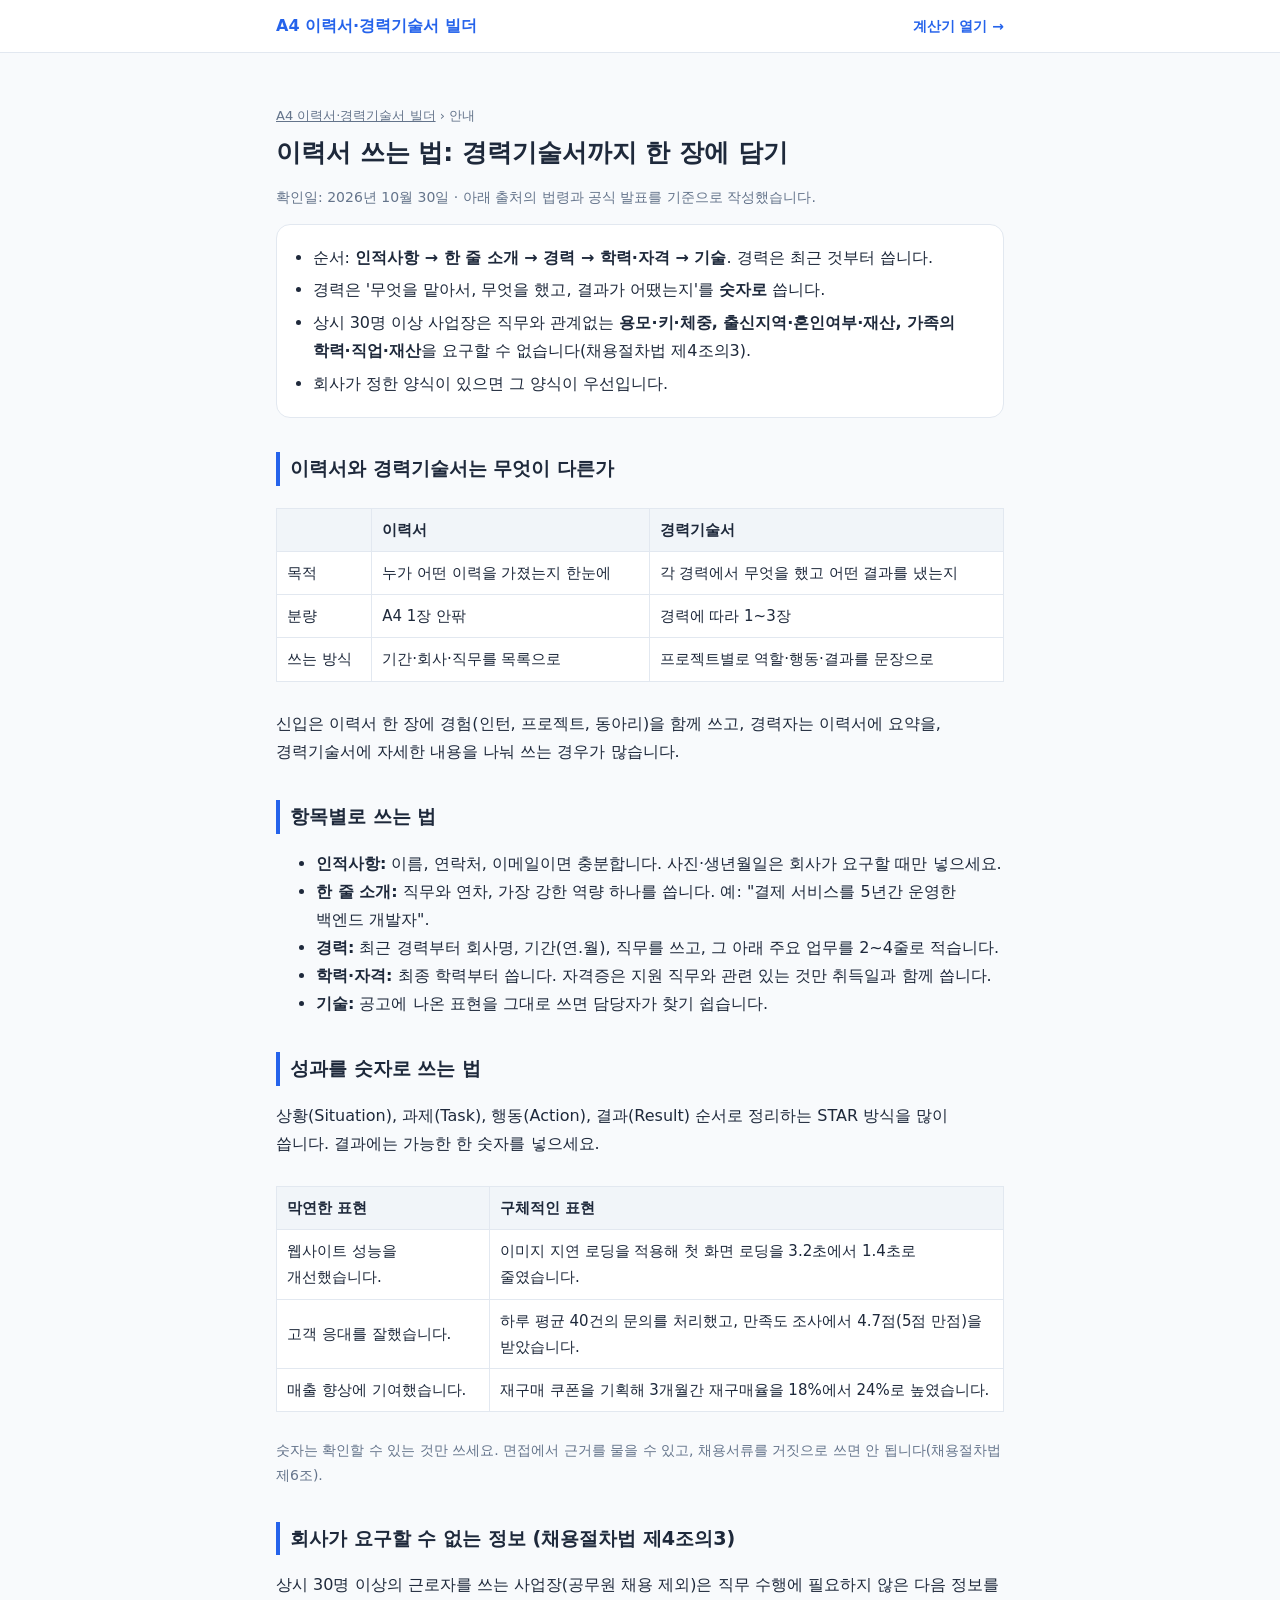
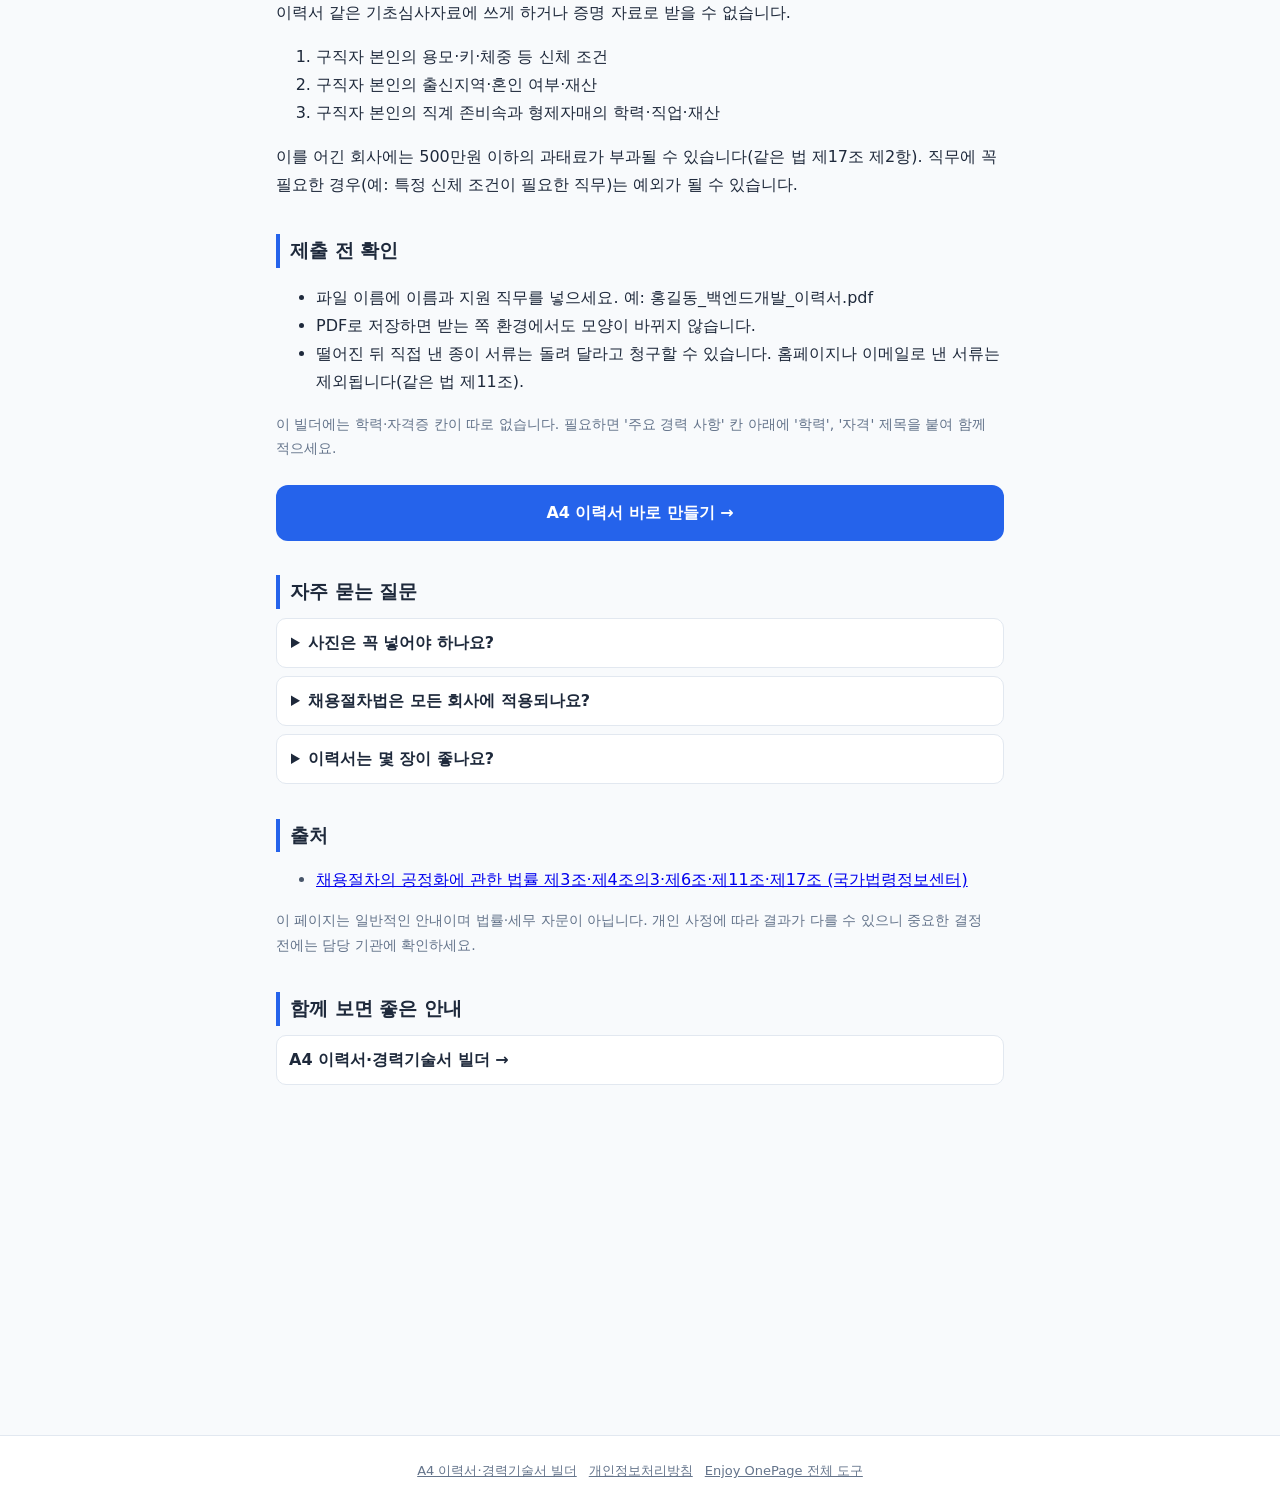
==== how-to-write-resume.html @ 83f09014 "content: honest guide + topic page with sources (Naver/Bing only) - user decision 2026-10-31 [kiro]" ====
<!DOCTYPE html>
<html lang="ko">
<head>
<meta charset="utf-8"/>
<meta name="viewport" content="width=device-width, initial-scale=1.0"/>
<title>이력서 쓰는 법 | 경력기술서 작성법과 안 써도 되는 개인정보</title>
<meta name="description" content="이력서와 경력기술서에 무엇을 어떤 순서로 쓰는지, 성과를 숫자로 쓰는 방법, 채용절차법상 회사가 요구할 수 없는 개인정보(용모·키·체중, 출신지역·혼인여부·재산, 가족의 학력·직업·재산)를 정리했습니다."/>
<meta name="robots" content="index, follow"/>
<meta name="googlebot" content="noindex, follow"/>
<link rel="canonical" href="https://resume.enjoy-onepage.com/how-to-write-resume.html"/>
<meta property="og:type" content="article"/>
<meta property="og:locale" content="ko_KR"/>
<meta property="og:url" content="https://resume.enjoy-onepage.com/how-to-write-resume.html"/>
<meta property="og:site_name" content="A4 이력서·경력기술서 빌더"/>
<meta property="og:title" content="이력서 쓰는 법 | 경력기술서 작성법과 안 써도 되는 개인정보"/>
<meta property="og:description" content="이력서와 경력기술서에 무엇을 어떤 순서로 쓰는지, 성과를 숫자로 쓰는 방법, 채용절차법상 회사가 요구할 수 없는 개인정보(용모·키·체중, 출신지역·혼인여부·재산, 가족의 학력·직업·재산)를 정리했습니다."/>
<meta property="og:image" content="https://resume.enjoy-onepage.com/og-image.png"/>
<meta name="twitter:card" content="summary_large_image"/>
<link rel="icon" href="/favicon.ico"/>
<script async crossorigin="anonymous" src="https://pagead2.googlesyndication.com/pagead/js/adsbygoogle.js?client=ca-pub-2228289204702106"></script>
<script type="application/ld+json">[{"@context": "https://schema.org", "@type": "Article", "headline": "이력서 쓰는 법: 경력기술서까지 한 장에 담기", "description": "이력서와 경력기술서에 무엇을 어떤 순서로 쓰는지, 성과를 숫자로 쓰는 방법, 채용절차법상 회사가 요구할 수 없는 개인정보(용모·키·체중, 출신지역·혼인여부·재산, 가족의 학력·직업·재산)를 정리했습니다.", "inLanguage": "ko-KR", "dateModified": "2026-10-30", "datePublished": "2026-10-30", "mainEntityOfPage": "https://resume.enjoy-onepage.com/how-to-write-resume.html", "author": {"@type": "Organization", "name": "Enjoy OnePage", "url": "https://enjoy-onepage.com/"}, "publisher": {"@type": "Organization", "name": "Enjoy OnePage", "url": "https://enjoy-onepage.com/"}}, {"@context": "https://schema.org", "@type": "FAQPage", "mainEntity": [{"@type": "Question", "name": "사진은 꼭 넣어야 하나요?", "acceptedAnswer": {"@type": "Answer", "text": "법으로 정해진 의무는 없습니다. 회사 양식에 사진 칸이 있으면 넣고, 자유 양식이면 넣지 않아도 됩니다."}}, {"@type": "Question", "name": "채용절차법은 모든 회사에 적용되나요?", "acceptedAnswer": {"@type": "Answer", "text": "상시 30명 이상의 근로자를 쓰는 사업장의 채용에 적용되고, 국가·지방자치단체의 공무원 채용에는 적용되지 않습니다(제3조)."}}, {"@type": "Question", "name": "이력서는 몇 장이 좋나요?", "acceptedAnswer": {"@type": "Answer", "text": "정해진 기준은 없습니다. 이력서는 한 장 안팎으로 요약하고, 자세한 내용은 경력기술서에 나눠 쓰면 읽기 쉽습니다."}}]}, {"@context": "https://schema.org", "@type": "BreadcrumbList", "itemListElement": [{"@type": "ListItem", "position": 1, "name": "A4 이력서·경력기술서 빌더", "item": "https://resume.enjoy-onepage.com/"}, {"@type": "ListItem", "position": 2, "name": "이력서 쓰는 법: 경력기술서까지 한 장에 담기", "item": "https://resume.enjoy-onepage.com/how-to-write-resume.html"}]}]</script>
<style>:root{--a:#2563eb}*{box-sizing:border-box}body{margin:0;font-family:system-ui,-apple-system,"Apple SD Gothic Neo","Malgun Gothic",sans-serif;color:#1e293b;background:#f8fafc;line-height:1.75;word-break:keep-all;overflow-wrap:break-word}
header{background:#fff;border-bottom:1px solid #e2e8f0}header .in{max-width:760px;margin:0 auto;padding:12px 16px;display:flex;justify-content:space-between;align-items:center;gap:8px}
header a{color:var(--a);font-weight:800;text-decoration:none}main{max-width:760px;margin:0 auto;padding:16px}
.crumb{font-size:13px;color:#64748b;margin:4px 0 8px}.crumb a{color:#64748b}h1{font-size:1.55rem;line-height:1.4;margin:.3em 0 .6em}
h2{font-size:1.2rem;margin:1.8em 0 .5em;padding-left:10px;border-left:4px solid var(--a)}p,li{font-size:16px}
.sum{background:#fff;border:1px solid #e2e8f0;border-radius:14px;padding:14px 18px}.sum ul{margin:0;padding-left:1.1em}.sum li{margin:.3em 0}
table{width:100%;border-collapse:collapse;background:#fff;margin:.8em 0;font-size:15px}th,td{border:1px solid #e2e8f0;padding:8px 10px;text-align:left}th{background:#f1f5f9}
.tw{overflow-x:auto}.note{font-size:14px;color:#64748b}.cta{display:block;text-align:center;background:var(--a);color:#fff;font-weight:800;padding:14px;border-radius:12px;text-decoration:none;margin:24px 0}
.faq details{background:#fff;border:1px solid #e2e8f0;border-radius:10px;padding:10px 14px;margin:8px 0}.faq summary{font-weight:700;cursor:pointer}
.src{font-size:14px;color:#475569}.rel a{display:block;padding:10px 12px;background:#fff;border:1px solid #e2e8f0;border-radius:10px;margin:6px 0;color:#1e293b;text-decoration:none;font-weight:600}
.ad{margin:16px auto;text-align:center;overflow:hidden;max-width:100%}footer{text-align:center;font-size:13px;color:#64748b;padding:24px 16px;border-top:1px solid #e2e8f0;background:#fff;margin-top:32px}footer a{color:#64748b;margin:0 6px}</style>
</head>
<body>
<header><div class="in"><a href="/">A4 이력서·경력기술서 빌더</a><a href="/" style="font-size:14px">계산기 열기 →</a></div></header>
<div class="ad"><ins class="adsbygoogle" style="display:block" data-ad-client="ca-pub-2228289204702106" data-ad-slot="3824727725" data-ad-format="horizontal" data-full-width-responsive="true"></ins><script>(adsbygoogle = window.adsbygoogle || []).push({});</script></div>
<main>
<div class="crumb"><a href="/">A4 이력서·경력기술서 빌더</a> › 안내</div>
<h1>이력서 쓰는 법: 경력기술서까지 한 장에 담기</h1>
<p class="note">확인일: 2026년 10월 30일 · 아래 출처의 법령과 공식 발표를 기준으로 작성했습니다.</p>
<div class="sum"><ul><li>순서: <b>인적사항 → 한 줄 소개 → 경력 → 학력·자격 → 기술</b>. 경력은 최근 것부터 씁니다.</li><li>경력은 '무엇을 맡아서, 무엇을 했고, 결과가 어땠는지'를 <b>숫자로</b> 씁니다.</li><li>상시 30명 이상 사업장은 직무와 관계없는 <b>용모·키·체중, 출신지역·혼인여부·재산, 가족의 학력·직업·재산</b>을 요구할 수 없습니다(채용절차법 제4조의3).</li><li>회사가 정한 양식이 있으면 그 양식이 우선입니다.</li></ul></div>

<h2>이력서와 경력기술서는 무엇이 다른가</h2>
<div class="tw"><table><thead><tr><th></th><th>이력서</th><th>경력기술서</th></tr></thead><tbody>
<tr><td>목적</td><td>누가 어떤 이력을 가졌는지 한눈에</td><td>각 경력에서 무엇을 했고 어떤 결과를 냈는지</td></tr>
<tr><td>분량</td><td>A4 1장 안팎</td><td>경력에 따라 1~3장</td></tr>
<tr><td>쓰는 방식</td><td>기간·회사·직무를 목록으로</td><td>프로젝트별로 역할·행동·결과를 문장으로</td></tr></tbody></table></div>
<p>신입은 이력서 한 장에 경험(인턴, 프로젝트, 동아리)을 함께 쓰고, 경력자는 이력서에 요약을, 경력기술서에 자세한 내용을 나눠 쓰는 경우가 많습니다.</p>
<h2>항목별로 쓰는 법</h2>
<ul>
<li><b>인적사항:</b> 이름, 연락처, 이메일이면 충분합니다. 사진·생년월일은 회사가 요구할 때만 넣으세요.</li>
<li><b>한 줄 소개:</b> 직무와 연차, 가장 강한 역량 하나를 씁니다. 예: "결제 서비스를 5년간 운영한 백엔드 개발자".</li>
<li><b>경력:</b> 최근 경력부터 회사명, 기간(연.월), 직무를 쓰고, 그 아래 주요 업무를 2~4줄로 적습니다.</li>
<li><b>학력·자격:</b> 최종 학력부터 씁니다. 자격증은 지원 직무와 관련 있는 것만 취득일과 함께 씁니다.</li>
<li><b>기술:</b> 공고에 나온 표현을 그대로 쓰면 담당자가 찾기 쉽습니다.</li>
</ul>
<h2>성과를 숫자로 쓰는 법</h2>
<p>상황(Situation), 과제(Task), 행동(Action), 결과(Result) 순서로 정리하는 STAR 방식을 많이 씁니다. 결과에는 가능한 한 숫자를 넣으세요.</p>
<div class="tw"><table><thead><tr><th>막연한 표현</th><th>구체적인 표현</th></tr></thead><tbody>
<tr><td>웹사이트 성능을 개선했습니다.</td><td>이미지 지연 로딩을 적용해 첫 화면 로딩을 3.2초에서 1.4초로 줄였습니다.</td></tr>
<tr><td>고객 응대를 잘했습니다.</td><td>하루 평균 40건의 문의를 처리했고, 만족도 조사에서 4.7점(5점 만점)을 받았습니다.</td></tr>
<tr><td>매출 향상에 기여했습니다.</td><td>재구매 쿠폰을 기획해 3개월간 재구매율을 18%에서 24%로 높였습니다.</td></tr></tbody></table></div>
<p class="note">숫자는 확인할 수 있는 것만 쓰세요. 면접에서 근거를 물을 수 있고, 채용서류를 거짓으로 쓰면 안 됩니다(채용절차법 제6조).</p>
<h2>회사가 요구할 수 없는 정보 (채용절차법 제4조의3)</h2>
<p>상시 30명 이상의 근로자를 쓰는 사업장(공무원 채용 제외)은 직무 수행에 필요하지 않은 다음 정보를 이력서 같은 기초심사자료에 쓰게 하거나 증명 자료로 받을 수 없습니다.</p>
<ol><li>구직자 본인의 용모·키·체중 등 신체 조건</li>
<li>구직자 본인의 출신지역·혼인 여부·재산</li>
<li>구직자 본인의 직계 존비속과 형제자매의 학력·직업·재산</li></ol>
<p>이를 어긴 회사에는 500만원 이하의 과태료가 부과될 수 있습니다(같은 법 제17조 제2항). 직무에 꼭 필요한 경우(예: 특정 신체 조건이 필요한 직무)는 예외가 될 수 있습니다.</p>
<h2>제출 전 확인</h2>
<ul><li>파일 이름에 이름과 지원 직무를 넣으세요. 예: 홍길동_백엔드개발_이력서.pdf</li>
<li>PDF로 저장하면 받는 쪽 환경에서도 모양이 바뀌지 않습니다.</li>
<li>떨어진 뒤 직접 낸 종이 서류는 돌려 달라고 청구할 수 있습니다. 홈페이지나 이메일로 낸 서류는 제외됩니다(같은 법 제11조).</li></ul>
<p class="note">이 빌더에는 학력·자격증 칸이 따로 없습니다. 필요하면 '주요 경력 사항' 칸 아래에 '학력', '자격' 제목을 붙여 함께 적으세요.</p>

<a class="cta" href="/">A4 이력서 바로 만들기 →</a>
<h2>자주 묻는 질문</h2>
<div class="faq"><details><summary>사진은 꼭 넣어야 하나요?</summary><p>법으로 정해진 의무는 없습니다. 회사 양식에 사진 칸이 있으면 넣고, 자유 양식이면 넣지 않아도 됩니다.</p></details><details><summary>채용절차법은 모든 회사에 적용되나요?</summary><p>상시 30명 이상의 근로자를 쓰는 사업장의 채용에 적용되고, 국가·지방자치단체의 공무원 채용에는 적용되지 않습니다(제3조).</p></details><details><summary>이력서는 몇 장이 좋나요?</summary><p>정해진 기준은 없습니다. 이력서는 한 장 안팎으로 요약하고, 자세한 내용은 경력기술서에 나눠 쓰면 읽기 쉽습니다.</p></details></div>
<h2>출처</h2>
<ul class="src"><li><a href="https://www.law.go.kr/법령/채용절차의공정화에관한법률" rel="nofollow noopener" target="_blank">채용절차의 공정화에 관한 법률 제3조·제4조의3·제6조·제11조·제17조 (국가법령정보센터)</a></li></ul>
<p class="note">이 페이지는 일반적인 안내이며 법률·세무 자문이 아닙니다. 개인 사정에 따라 결과가 다를 수 있으니 중요한 결정 전에는 담당 기관에 확인하세요.</p>
<h2>함께 보면 좋은 안내</h2>
<div class="rel"><a href="/">A4 이력서·경력기술서 빌더 →</a></div>
</main>
<div class="ad" style="min-height:280px"><ins class="adsbygoogle" style="display:block" data-ad-client="ca-pub-2228289204702106" data-ad-slot="3416334507" data-ad-format="auto" data-full-width-responsive="true"></ins><script>(adsbygoogle = window.adsbygoogle || []).push({});</script></div>
<footer><a href="/">A4 이력서·경력기술서 빌더</a><a href="/privacy.html">개인정보처리방침</a><a href="https://enjoy-onepage.com/">Enjoy OnePage 전체 도구</a></footer>
</body>
</html>
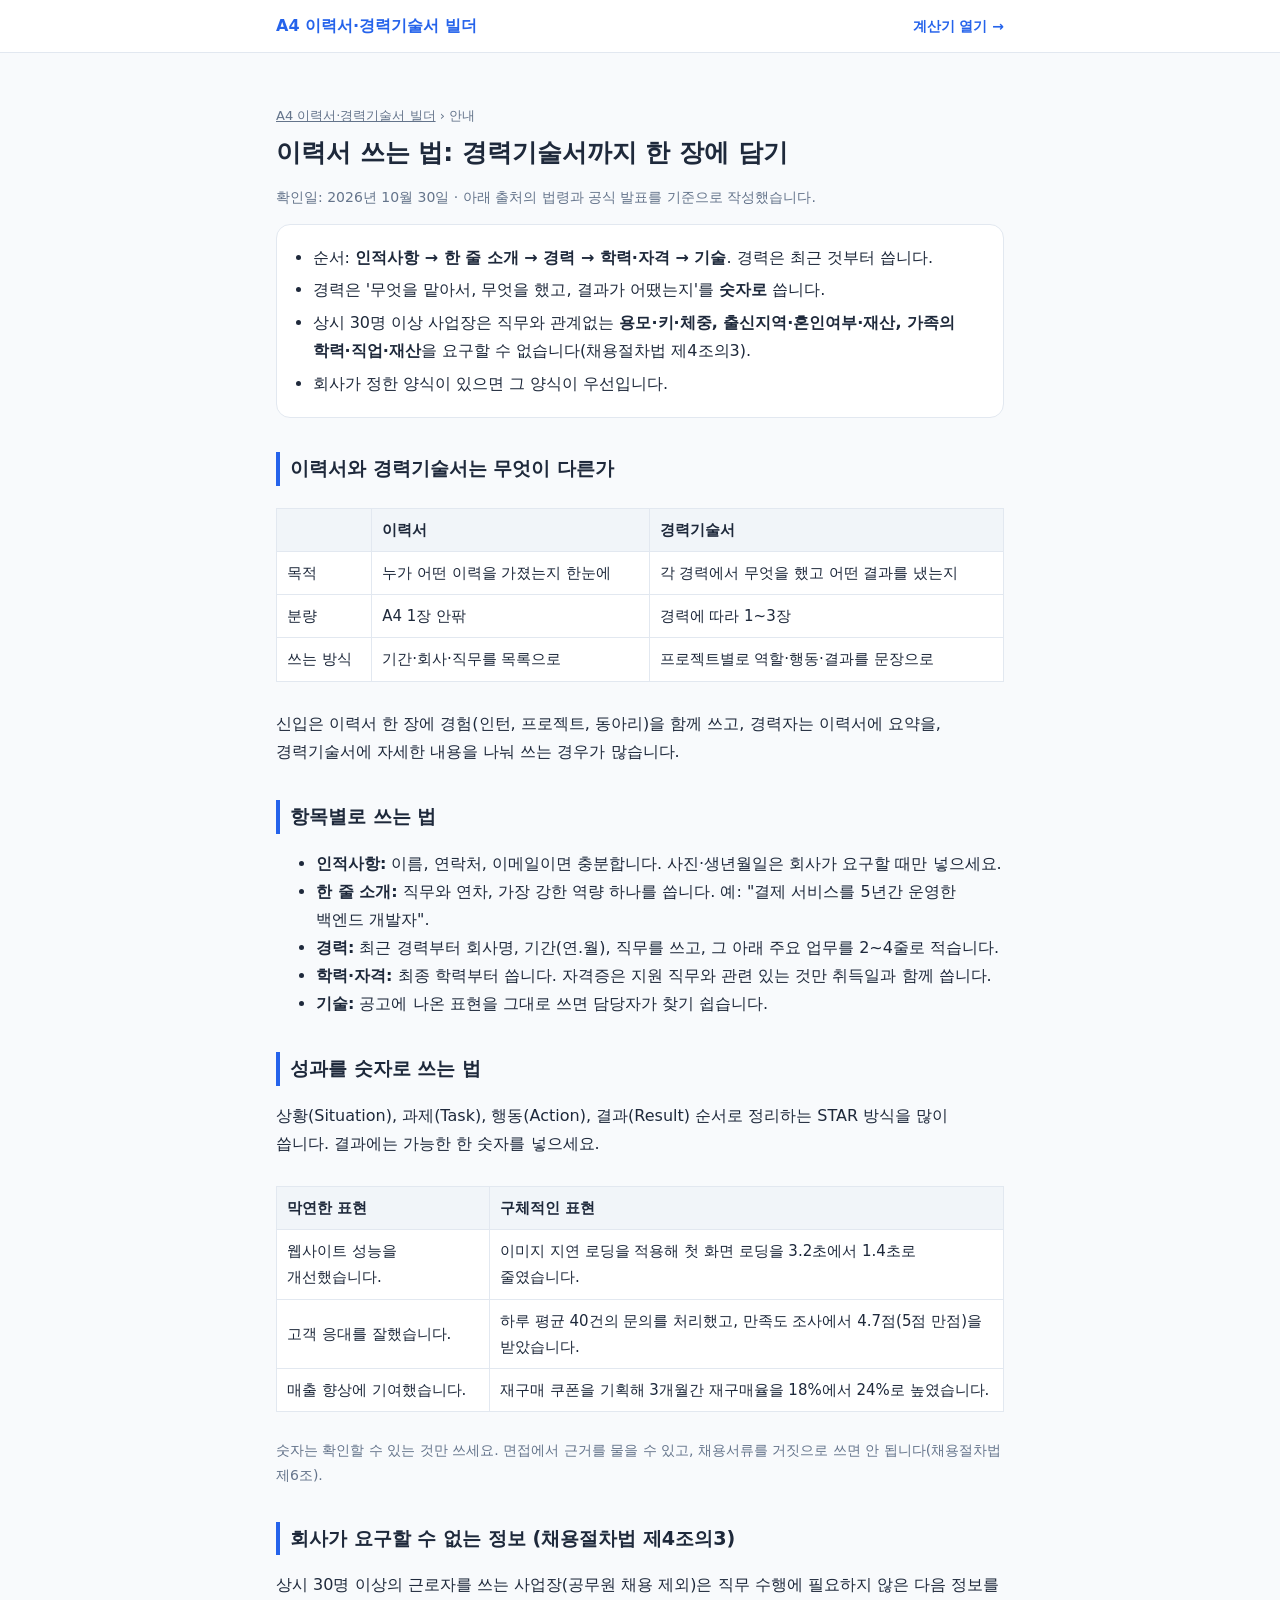
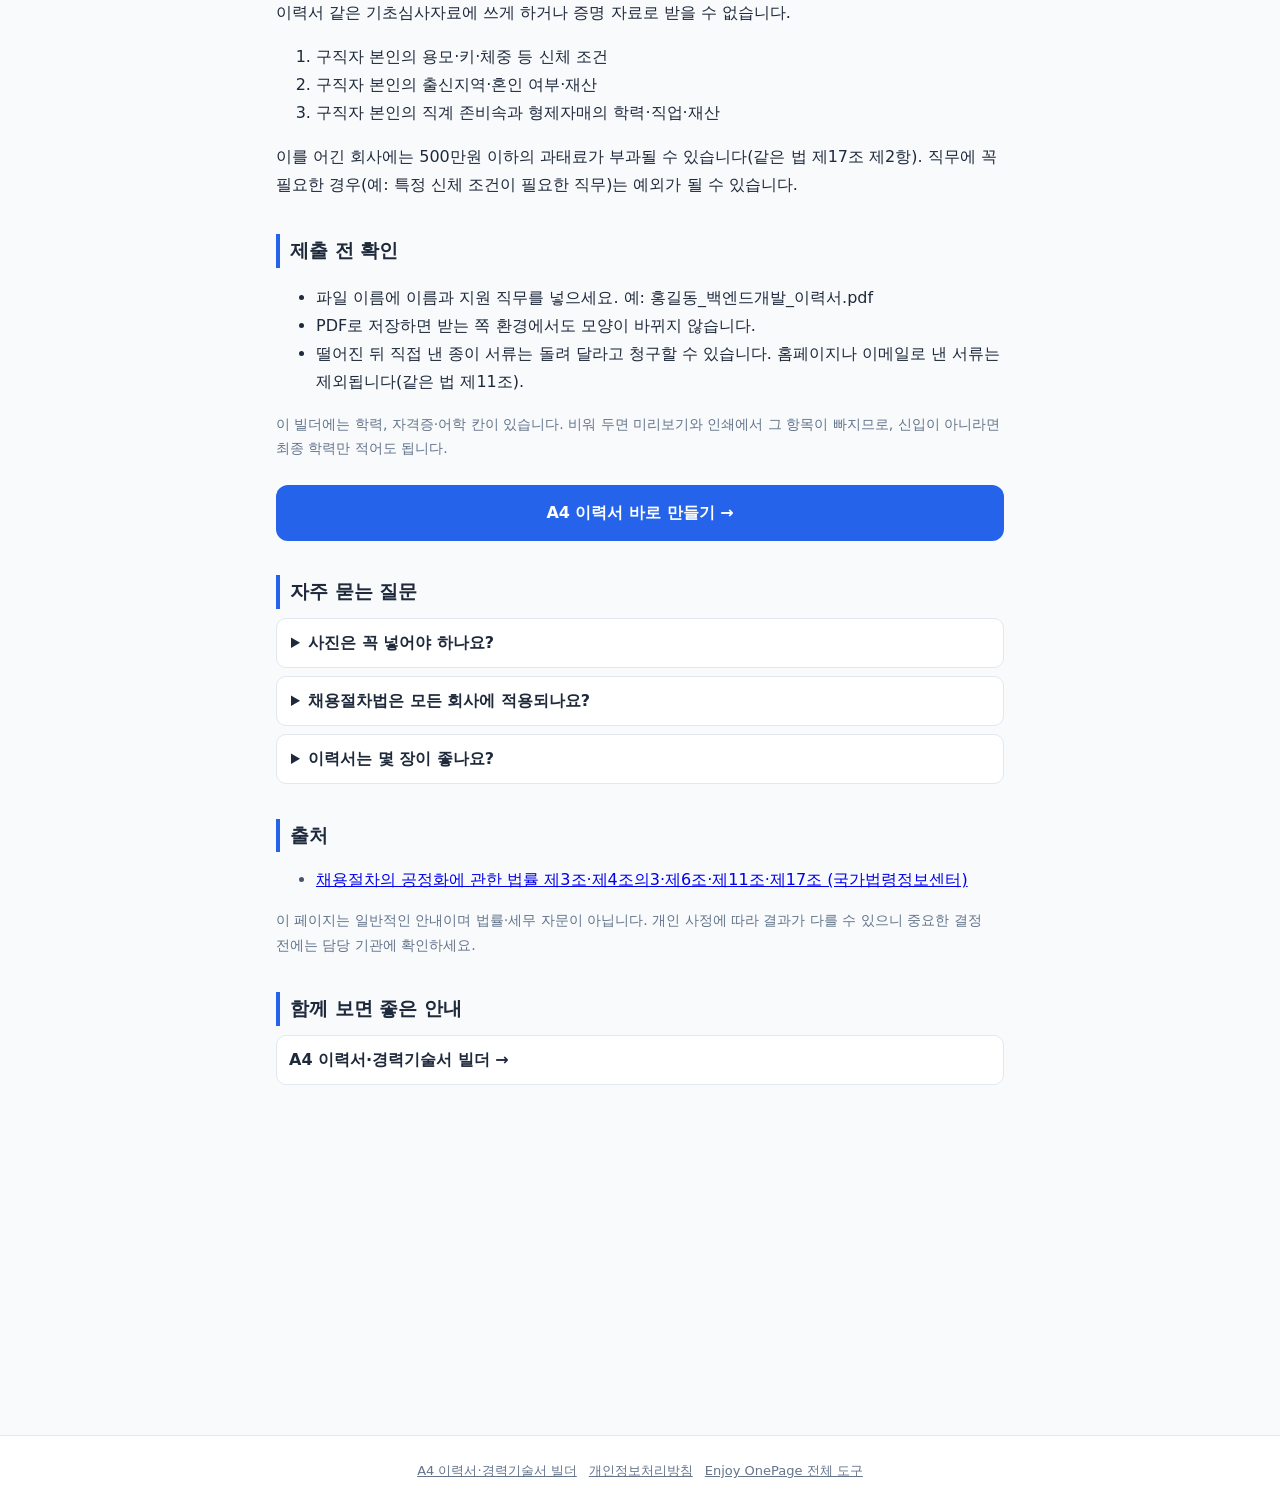
==== commit f825733e: "feat: add education and certificate fields to resume builder [kiro]" ====
--- a/how-to-write-resume.html
+++ b/how-to-write-resume.html
@@ -71,7 +71,7 @@
 <ul><li>파일 이름에 이름과 지원 직무를 넣으세요. 예: 홍길동_백엔드개발_이력서.pdf</li>
 <li>PDF로 저장하면 받는 쪽 환경에서도 모양이 바뀌지 않습니다.</li>
 <li>떨어진 뒤 직접 낸 종이 서류는 돌려 달라고 청구할 수 있습니다. 홈페이지나 이메일로 낸 서류는 제외됩니다(같은 법 제11조).</li></ul>
-<p class="note">이 빌더에는 학력·자격증 칸이 따로 없습니다. 필요하면 '주요 경력 사항' 칸 아래에 '학력', '자격' 제목을 붙여 함께 적으세요.</p>
+<p class="note">이 빌더에는 학력, 자격증·어학 칸이 있습니다. 비워 두면 미리보기와 인쇄에서 그 항목이 빠지므로, 신입이 아니라면 최종 학력만 적어도 됩니다.</p>
 
 <a class="cta" href="/">A4 이력서 바로 만들기 →</a>
 <h2>자주 묻는 질문</h2>
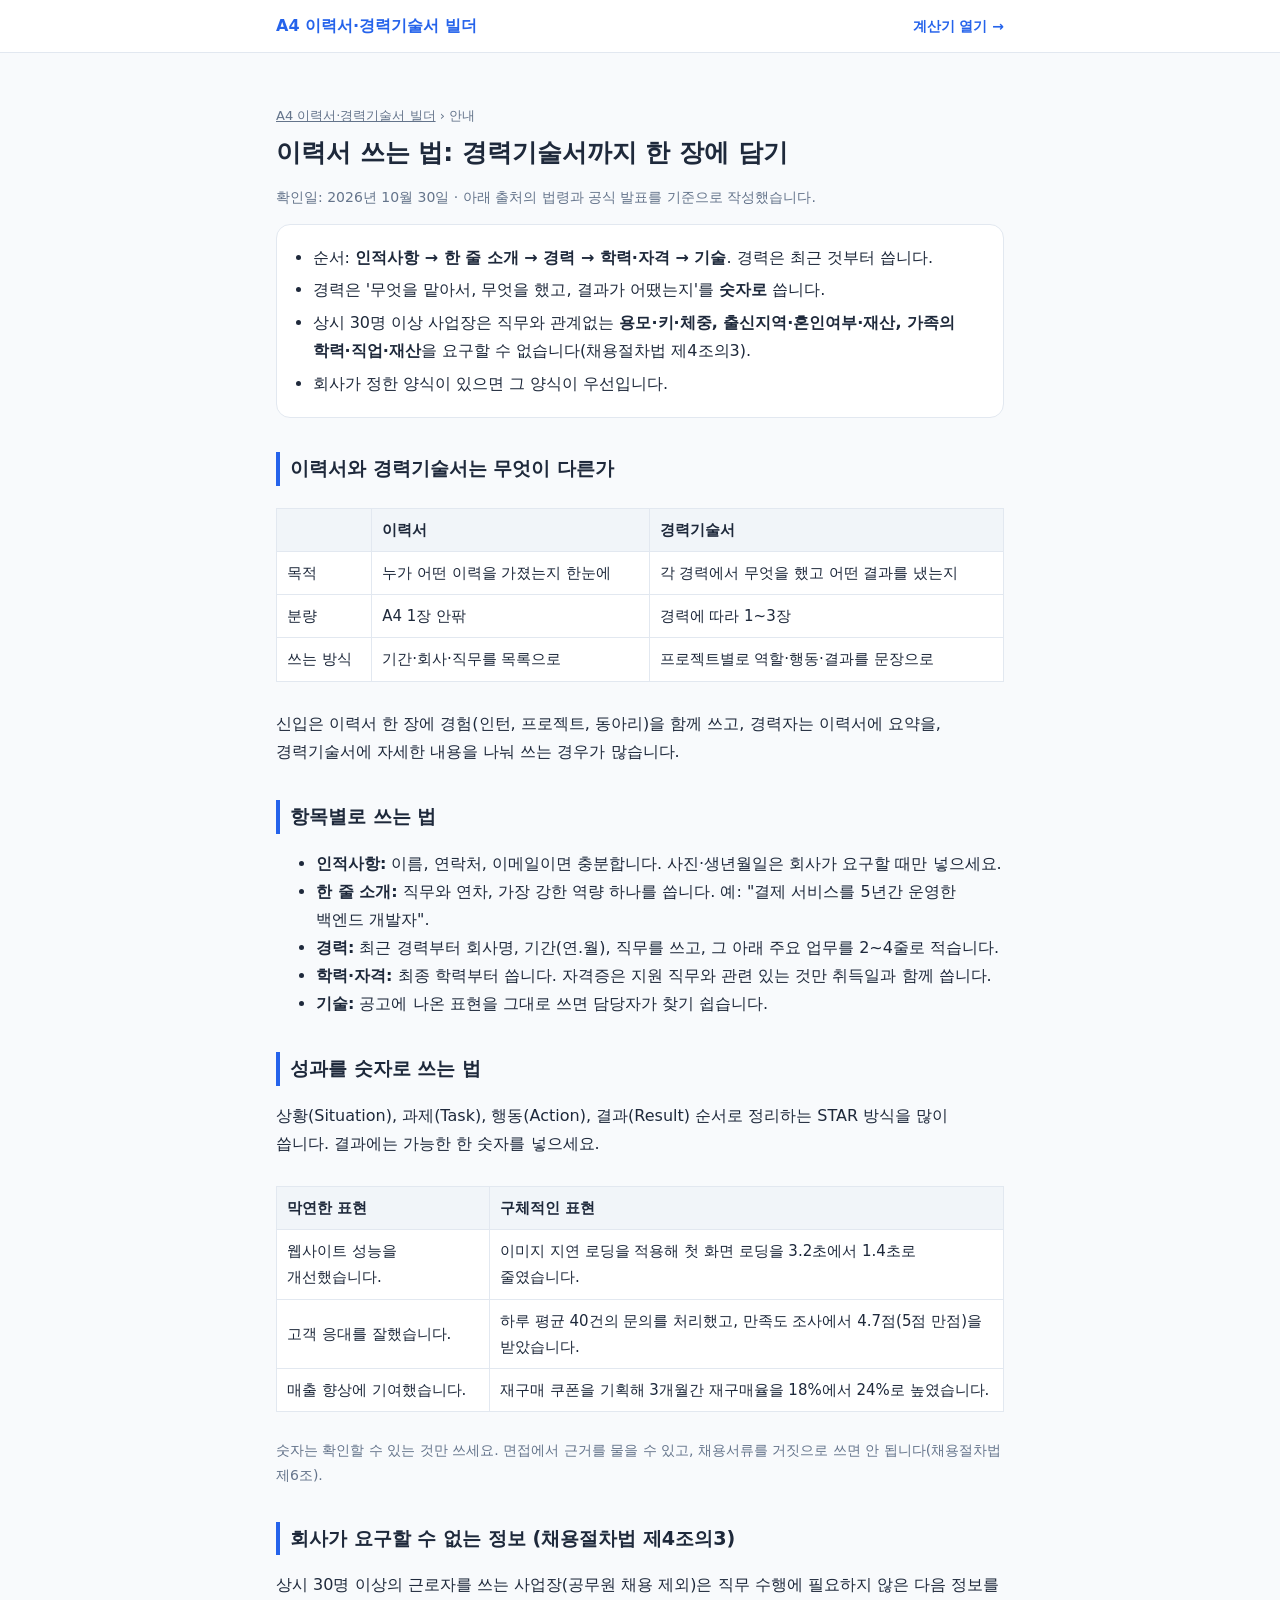
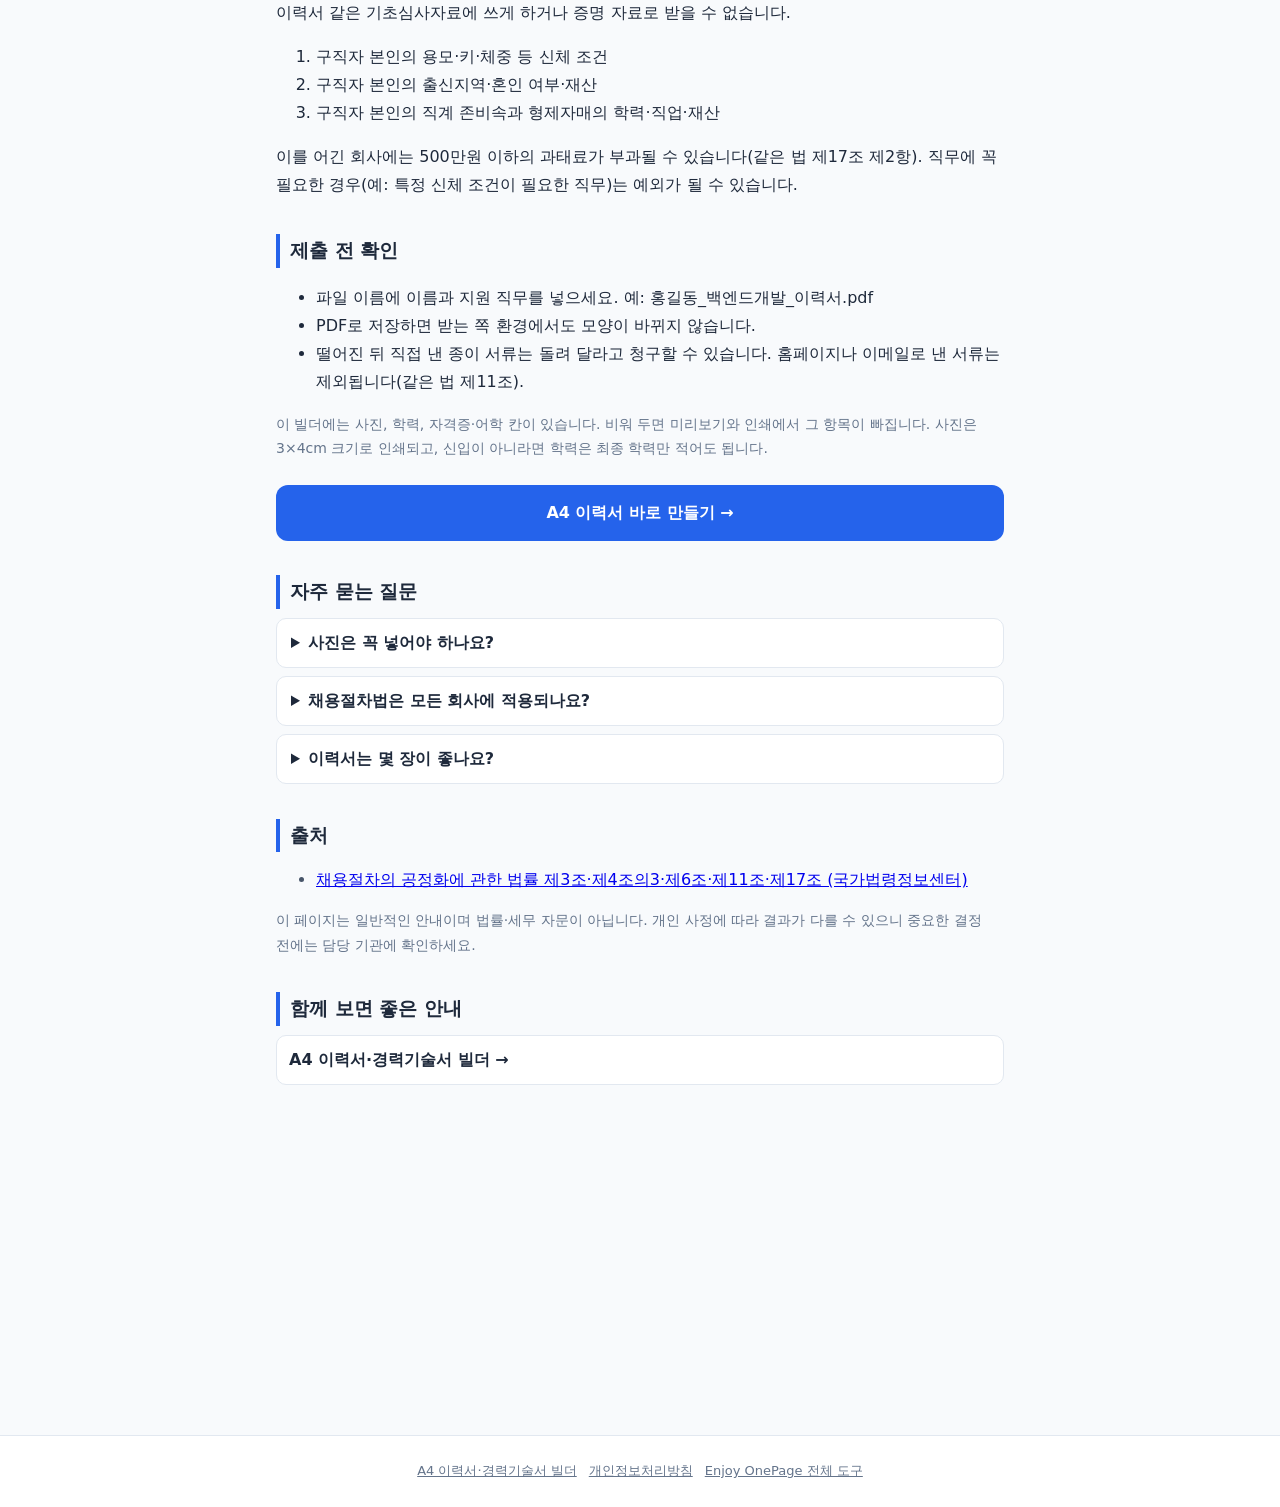
==== commit 72d3c4a4: "feat: optional ID photo (3:4, local only) in resume builder [kiro]" ====
--- a/how-to-write-resume.html
+++ b/how-to-write-resume.html
@@ -71,7 +71,7 @@
 <ul><li>파일 이름에 이름과 지원 직무를 넣으세요. 예: 홍길동_백엔드개발_이력서.pdf</li>
 <li>PDF로 저장하면 받는 쪽 환경에서도 모양이 바뀌지 않습니다.</li>
 <li>떨어진 뒤 직접 낸 종이 서류는 돌려 달라고 청구할 수 있습니다. 홈페이지나 이메일로 낸 서류는 제외됩니다(같은 법 제11조).</li></ul>
-<p class="note">이 빌더에는 학력, 자격증·어학 칸이 있습니다. 비워 두면 미리보기와 인쇄에서 그 항목이 빠지므로, 신입이 아니라면 최종 학력만 적어도 됩니다.</p>
+<p class="note">이 빌더에는 사진, 학력, 자격증·어학 칸이 있습니다. 비워 두면 미리보기와 인쇄에서 그 항목이 빠집니다. 사진은 3×4cm 크기로 인쇄되고, 신입이 아니라면 학력은 최종 학력만 적어도 됩니다.</p>
 
 <a class="cta" href="/">A4 이력서 바로 만들기 →</a>
 <h2>자주 묻는 질문</h2>
